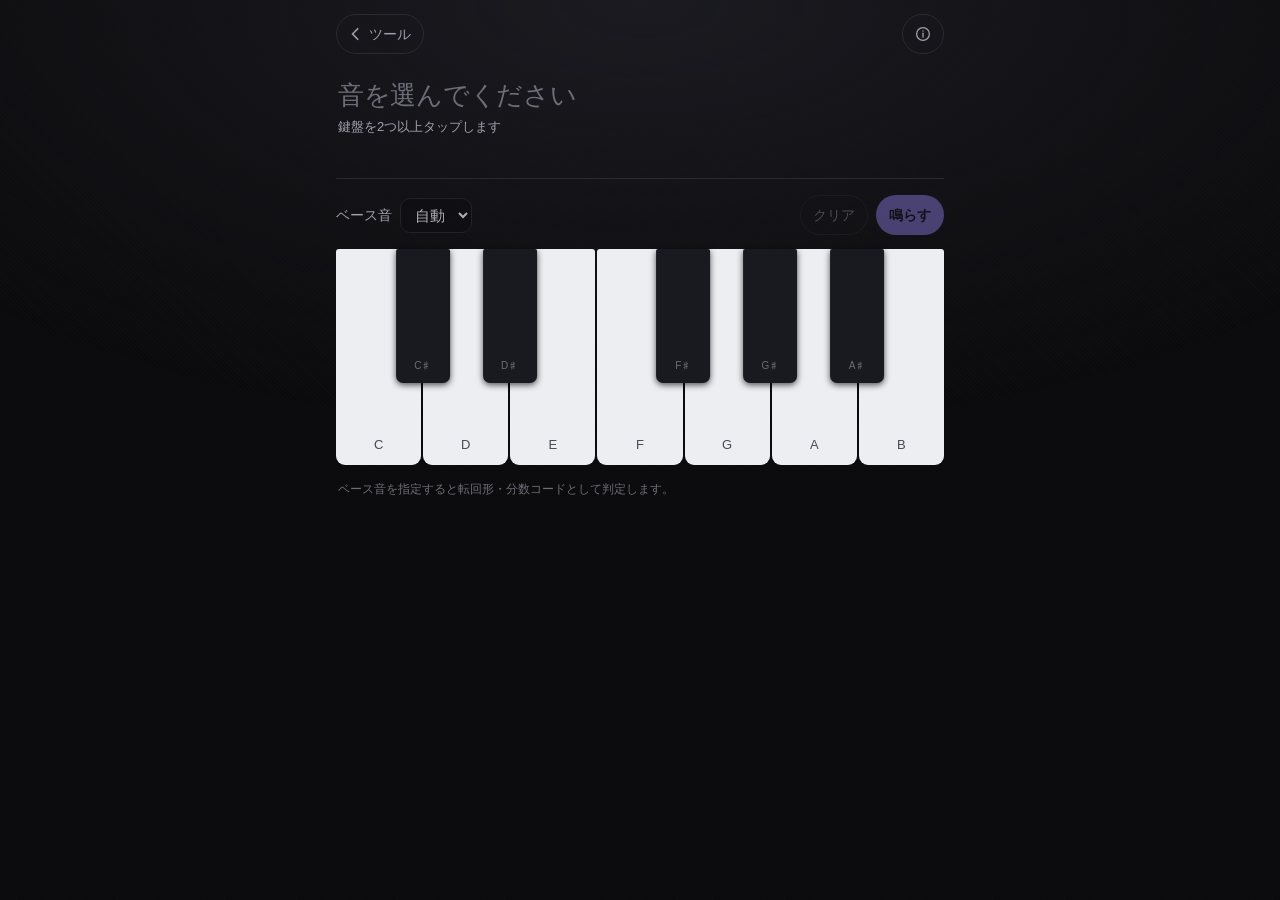
==== tools/chord-finder/index.html @ 66386e0e "コード判定ツールを追加 鍵盤で選んだ音からコード名を判定するツール。  - shared/js/chords.js: 40種類のコード辞書と集合照合による判定。   完全一致が無いときだけ5度省略形と" ====
<!doctype html>
<html lang="ja">
  <head>
    <meta charset="utf-8" />
    <meta name="viewport" content="width=device-width, initial-scale=1, viewport-fit=cover" />
    <title>コード判定 | music tool bundle</title>
    <meta name="description" content="鍵盤で選んだ音からコード名を判定します。" />
    <meta name="theme-color" content="#0b0b0d" />
    <meta name="mobile-web-app-capable" content="yes" />
    <meta name="apple-mobile-web-app-status-bar-style" content="black-translucent" />
    <link rel="icon" href="../../assets/favicon.svg" type="image/svg+xml" />
    <link rel="manifest" href="../../manifest.webmanifest" />
    <link rel="stylesheet" href="../../shared/css/base.css" />
    <link rel="stylesheet" href="./chord-finder.css" />
  </head>
  <body>
    <main class="shell">
      <header class="topbar">
        <a class="icon-button" href="../../" aria-label="ツール一覧へ戻る">
          <svg width="14" height="14" viewBox="0 0 16 16" fill="none" stroke="currentColor"
               stroke-width="2" stroke-linecap="round" stroke-linejoin="round" aria-hidden="true">
            <path d="M10 2 4 8l6 6" />
          </svg>
          ツール
        </a>
        <span class="topbar__spacer"></span>
        <button class="icon-button" id="info-button" type="button" aria-label="使い方">
          <svg width="16" height="16" viewBox="0 0 20 20" fill="none" stroke="currentColor"
               stroke-width="1.6" aria-hidden="true">
            <circle cx="10" cy="10" r="8" />
            <path d="M10 9v5" stroke-linecap="round" />
            <circle cx="10" cy="6.2" r="0.9" fill="currentColor" stroke="none" />
          </svg>
        </button>
      </header>

      <section class="result" aria-live="polite">
        <p class="result__name" id="chord-name">音を選んでください</p>
        <p class="result__note" id="chord-note">鍵盤を2つ以上タップします</p>
        <ul class="tones" id="tones"></ul>
      </section>

      <section class="alts" hidden id="alts-section">
        <p class="alts__label">ほかの解釈</p>
        <div class="alts__row" id="alts"></div>
      </section>

      <div class="actions">
        <label class="field__label" for="bass">ベース音</label>
        <select class="select" id="bass"></select>
        <span class="actions__spacer"></span>
        <button class="icon-button" id="clear" type="button">クリア</button>
        <button class="icon-button icon-button--accent" id="play" type="button">鳴らす</button>
      </div>

      <div class="keyboard" id="keyboard"></div>

      <p class="hint" id="hint">同じ音の集合に複数の名前がつくときは、ベース音を指定すると絞り込めます。</p>
    </main>

    <dialog id="info-dialog">
      <h2>使い方</h2>
      <ul>
        <li>鍵盤をタップして音を選ぶと、その和音の名前を判定します。もう一度タップで解除。</li>
        <li>選んだ音には、表示中のコードでの<strong>度数</strong>（R・3・5・♭7 など）が出ます。</li>
        <li>同じ音の集合でも複数の読み方があります（C6 と Am7 は同じ音）。
          「ほかの解釈」をタップすると、そちらの度数に切り替わります。</li>
        <li><strong>ベース音</strong>を指定すると転回形や分数コード（C/E など）として判定します。</li>
        <li><strong>鳴らす</strong>で和音を確認できます。</li>
      </ul>
      <h2>この画面について</h2>
      <p>
        コード名はオクターブの積み方では変わらず、「どの音名が含まれるか」と
        「ベースが何か」だけで決まります。そこで鍵盤は1オクターブだけにして、
        縦画面でも白鍵が指で押せる幅を確保しています。転回形はベース音の指定で表します。
      </p>
      <p>
        完全に一致するコードが無いときは、5度を省いた形として解釈できるものを探します
        （「5th省略」と表示）。
      </p>
      <button class="icon-button" id="info-close" type="button" autofocus>閉じる</button>
    </dialog>

    <script type="module" src="./chord-finder.js"></script>
  </body>
</html>
---- shared/css/base.css ----
/* =========================================================================
   music_tool_bundle 共通スタイル
   デザイントークン + リセット + 画面シェル + フォームパーツ
   ========================================================================= */

:root {
  --bg: #0b0b0d;
  --bg-elev: #141418;
  --panel: #17171c;
  --line: #2a2a32;
  --text: #f4f4f7;
  --text-dim: #a0a0ac;
  --text-faint: #6d6d78;
  --accent: #3ddc6b;
  --track: #3a3a44;
  --thumb: #ffffff;
  --danger: #ff5a5a;

  --radius: 14px;
  --thumb-size: 30px;
  --shell-max: 640px;

  --font: -apple-system, BlinkMacSystemFont, 'Hiragino Sans', 'Noto Sans JP', 'Segoe UI',
    Roboto, sans-serif;
  --font-num: 'Helvetica Neue', Helvetica, Arial, sans-serif;

  color-scheme: dark;
}

*,
*::before,
*::after {
  box-sizing: border-box;
}

html,
body {
  margin: 0;
  padding: 0;
}

html {
  -webkit-text-size-adjust: 100%;
}

body {
  min-height: 100dvh;
  background: var(--bg);
  color: var(--text);
  font-family: var(--font);
  line-height: 1.6;
  overscroll-behavior-y: contain;
  -webkit-tap-highlight-color: transparent;
}

/* テクスチャ（元アプリの布目風背景の代わり）*/
body::before {
  content: '';
  position: fixed;
  inset: 0;
  pointer-events: none;
  z-index: -1;
  background:
    radial-gradient(120% 80% at 50% 0%, #1b1b21 0%, transparent 60%),
    repeating-linear-gradient(45deg, #ffffff03 0 1px, transparent 1px 3px);
}

h1,
h2,
h3 {
  line-height: 1.25;
  margin: 0;
  font-weight: 600;
}

a {
  color: inherit;
}

button {
  font: inherit;
  color: inherit;
}

/* ---------- 画面シェル ---------- */

.shell {
  width: 100%;
  max-width: var(--shell-max);
  margin: 0 auto;
  padding: max(12px, env(safe-area-inset-top)) 16px
    calc(24px + env(safe-area-inset-bottom));
}

.topbar {
  display: flex;
  align-items: center;
  gap: 12px;
  min-height: 44px;
}

.topbar__title {
  font-size: 15px;
  font-weight: 600;
  letter-spacing: 0.04em;
  color: var(--text-dim);
}

.topbar__spacer {
  flex: 1;
}

.icon-button {
  display: inline-flex;
  align-items: center;
  justify-content: center;
  gap: 6px;
  min-width: 40px;
  height: 40px;
  padding: 0 12px;
  border: 1px solid var(--line);
  border-radius: 999px;
  background: transparent;
  color: var(--text-dim);
  font-size: 14px;
  text-decoration: none;
  cursor: pointer;
  transition: color 0.15s, border-color 0.15s, background 0.15s;
}

.icon-button:hover {
  color: var(--text);
  border-color: #3d3d48;
}

.icon-button--accent {
  border-color: transparent;
  background: var(--accent);
  color: #14121c;
  font-weight: 600;
}

.icon-button--accent:hover {
  border-color: transparent;
  color: #14121c;
  filter: brightness(1.08);
}

.icon-button:disabled {
  opacity: 0.4;
  cursor: default;
}

.icon-button:focus-visible,
a:focus-visible,
button:focus-visible,
input:focus-visible {
  outline: 2px solid var(--accent);
  outline-offset: 2px;
}

/* ---------- スライダー ---------- */

.control {
  display: grid;
  grid-template-columns: minmax(72px, auto) 1fr;
  align-items: center;
  column-gap: 14px;
  padding: 6px 0;
}

.control--stacked {
  grid-template-columns: 1fr;
  row-gap: 2px;
}

.control__label {
  font-size: clamp(15px, 4.2vw, 19px);
  font-weight: 600;
  letter-spacing: 0.06em;
  color: var(--text);
}

.control__label--small {
  font-size: clamp(13px, 3.6vw, 16px);
  color: var(--text-dim);
}

.control__body {
  min-width: 0;
}

.control[data-disabled='true'] {
  opacity: 0.4;
}

.slider {
  --fill: 50%;
  width: 100%;
  margin: 0;
  height: var(--thumb-size);
  background: transparent;
  appearance: none;
  -webkit-appearance: none;
  cursor: pointer;
  touch-action: pan-y;
}

.slider::-webkit-slider-runnable-track {
  height: 12px;
  border-radius: 999px;
  background: linear-gradient(
    to right,
    var(--accent) 0 var(--fill),
    var(--track) var(--fill) 100%
  );
}

.slider::-webkit-slider-thumb {
  -webkit-appearance: none;
  width: var(--thumb-size);
  height: var(--thumb-size);
  margin-top: -9px;
  border-radius: 999px;
  background: var(--thumb);
  box-shadow: 0 1px 4px #0008;
}

.slider::-moz-range-track {
  height: 12px;
  border-radius: 999px;
  background: linear-gradient(
    to right,
    var(--accent) 0 var(--fill),
    var(--track) var(--fill) 100%
  );
}

.slider::-moz-range-thumb {
  width: var(--thumb-size);
  height: var(--thumb-size);
  border: none;
  border-radius: 999px;
  background: var(--thumb);
  box-shadow: 0 1px 4px #0008;
}

.slider:disabled {
  cursor: default;
}

/* 目盛り。--pos (0..1) を親から渡し、つまみ幅ぶんを差し引いて配置する */
.ticks {
  position: relative;
  height: 18px;
  font-family: var(--font-num);
  font-size: clamp(11px, 3vw, 14px);
  color: var(--text-dim);
  user-select: none;
}

.ticks__item {
  position: absolute;
  top: 0;
  left: calc(
    var(--thumb-size) / 2 + var(--pos) * (100% - var(--thumb-size))
  );
  transform: translateX(-50%);
  white-space: nowrap;
}

/* ---------- パネル・フォーム部品 ---------- */

.panel {
  padding: 14px 16px;
  border: 1px solid var(--line);
  border-radius: var(--radius);
  background: var(--bg-elev);
}

.field {
  display: flex;
  align-items: center;
  justify-content: space-between;
  gap: 12px;
  min-height: 40px;
}

.field__label {
  font-size: 14px;
  color: var(--text-dim);
  white-space: nowrap;
}

/* セグメント切り替え（ラジオ相当） */
.segmented {
  display: inline-flex;
  padding: 3px;
  border: 1px solid var(--line);
  border-radius: 999px;
  background: #0f0f13;
}

.segmented button {
  padding: 6px 13px;
  border: 0;
  border-radius: 999px;
  background: transparent;
  color: var(--text-faint);
  font-size: 14px;
  font-variant-numeric: tabular-nums;
  cursor: pointer;
  transition: background 0.15s, color 0.15s;
}

.segmented button[aria-checked='true'] {
  background: color-mix(in srgb, var(--accent) 24%, transparent);
  color: var(--text);
}

/* 数値・選択入力 */
.select {
  padding: 7px 10px;
  border: 1px solid var(--line);
  border-radius: 10px;
  background: #0f0f13;
  color: var(--text);
  font: inherit;
  font-size: 15px;
  font-variant-numeric: tabular-nums;
  cursor: pointer;
}

.number {
  width: 68px;
  padding: 7px 10px;
  border: 1px solid var(--line);
  border-radius: 10px;
  background: #0f0f13;
  color: var(--text);
  font: inherit;
  font-size: 15px;
  font-variant-numeric: tabular-nums;
  text-align: right;
}

/* トグルスイッチ */
.switch {
  position: relative;
  flex: none;
  width: 46px;
  height: 27px;
  margin: 0;
  border-radius: 999px;
  background: var(--track);
  appearance: none;
  -webkit-appearance: none;
  cursor: pointer;
  transition: background 0.18s;
}

.switch::after {
  content: '';
  position: absolute;
  top: 3px;
  left: 3px;
  width: 21px;
  height: 21px;
  border-radius: 999px;
  background: #fff;
  transition: transform 0.18s;
}

.switch:checked {
  background: var(--accent);
}

.switch:checked::after {
  transform: translateX(19px);
}

/* ---------- ダイアログ ---------- */

dialog {
  width: min(440px, calc(100vw - 32px));
  padding: 22px;
  border: 1px solid var(--line);
  border-radius: var(--radius);
  background: var(--panel);
  color: var(--text);
}

dialog::backdrop {
  background: #000000b8;
}

dialog h2 {
  font-size: 17px;
  margin-bottom: 10px;
}

dialog p,
dialog li {
  font-size: 14px;
  color: var(--text-dim);
}

dialog ul {
  margin: 0 0 14px;
  padding-left: 1.2em;
}

.visually-hidden {
  position: absolute;
  width: 1px;
  height: 1px;
  margin: -1px;
  padding: 0;
  overflow: hidden;
  clip-path: inset(50%);
  white-space: nowrap;
}

@media (prefers-reduced-motion: reduce) {
  *,
  *::before,
  *::after {
    animation-duration: 0.001ms !important;
    animation-iteration-count: 1 !important;
    transition-duration: 0.001ms !important;
  }
}
---- tools/chord-finder/chord-finder.css ----
/* コード判定ツール固有のスタイル。音叉（青緑）・メトロノーム（琥珀）と分けて紫にする。 */

:root {
  --accent: #9d8bff;
  --key-white: #eceef2;
  --key-black: #191920;
  --key-ink: #16121f;
}

/* ---------- 判定結果 ---------- */

.result {
  padding: 26px 2px 4px;
}

.result__name {
  margin: 0;
  font-family: var(--font-num);
  font-size: clamp(38px, 12.5vw, 64px);
  font-weight: 300;
  line-height: 1.05;
  letter-spacing: -0.01em;
  color: var(--text);
  overflow-wrap: anywhere;
}

.result__name[data-empty='true'] {
  font-size: clamp(19px, 5.6vw, 26px);
  color: var(--text-faint);
}

.result__note {
  margin: 8px 0 0;
  font-size: 13px;
  color: var(--text-dim);
}

/* 構成音（度数つき） */

.tones {
  display: flex;
  flex-wrap: wrap;
  gap: 6px;
  margin: 16px 0 0;
  padding: 0;
  list-style: none;
}

.tone {
  display: grid;
  justify-items: center;
  gap: 1px;
  min-width: 46px;
  padding: 5px 8px 6px;
  border: 1px solid var(--line);
  border-radius: 11px;
  background: var(--bg-elev);
}

.tone[data-bass='true'] {
  border-color: color-mix(in srgb, var(--accent) 60%, transparent);
  background: color-mix(in srgb, var(--accent) 14%, transparent);
}

.tone__degree {
  font-size: 10px;
  letter-spacing: 0.04em;
  color: var(--accent);
}

.tone__name {
  font-family: var(--font-num);
  font-size: 17px;
  color: var(--text);
}

/* ---------- ほかの解釈 ---------- */

.alts {
  margin-top: 16px;
}

.alts__label {
  margin: 0 0 6px;
  font-size: 12px;
  color: var(--text-faint);
}

.alts__row {
  display: flex;
  flex-wrap: wrap;
  gap: 6px;
}

.alt {
  padding: 6px 12px;
  border: 1px solid var(--line);
  border-radius: 999px;
  background: transparent;
  color: var(--text-dim);
  font-family: var(--font-num);
  font-size: 14px;
  cursor: pointer;
  transition: color 0.12s, border-color 0.12s, background 0.12s;
}

.alt[aria-current='true'] {
  border-color: color-mix(in srgb, var(--accent) 55%, transparent);
  background: color-mix(in srgb, var(--accent) 14%, transparent);
  color: var(--text);
}

/* ---------- 操作列 ---------- */

.actions {
  display: flex;
  align-items: center;
  gap: 8px;
  margin: 20px 0 0;
  padding-top: 16px;
  border-top: 1px solid var(--line);
}

.actions__spacer {
  flex: 1;
}

/* ---------- 鍵盤 ---------- */

.keyboard {
  position: relative;
  display: flex;
  gap: 2px;
  height: clamp(170px, 24dvh, 220px);
  margin-top: 14px;
  touch-action: manipulation;
}

.key {
  position: relative;
  display: grid;
  align-content: end;
  justify-items: center;
  gap: 3px;
  padding-bottom: 9px;
  border: 0;
  cursor: pointer;
  transition: background 0.1s;
}

.key--white {
  flex: 1;
  min-width: 0;
  border-radius: 3px 3px 9px 9px;
  background: var(--key-white);
  color: #4a4a55;
}

.key--black {
  position: absolute;
  top: 0;
  z-index: 2;
  width: calc(100% / 7 * 0.62);
  height: 62%;
  transform: translateX(-50%);
  border-radius: 2px 2px 7px 7px;
  background: var(--key-black);
  color: var(--text-faint);
  box-shadow: 0 2px 6px #000a;
}

.key[data-on='true'] {
  background: var(--accent);
  color: var(--key-ink);
}

.key--black[data-on='true'] {
  background: color-mix(in srgb, var(--accent) 82%, #000);
  color: var(--key-ink);
}

/* ベース音は下端の帯で示す */
.key[data-bass='true']::after {
  content: '';
  position: absolute;
  bottom: 5px;
  width: 40%;
  height: 3px;
  border-radius: 999px;
  background: var(--key-ink);
}

.key__degree {
  min-height: 12px;
  font-size: 11px;
  font-weight: 700;
  letter-spacing: 0.02em;
}

.key__name {
  font-family: var(--font-num);
  font-size: clamp(10px, 3vw, 13px);
}

.key--black .key__name {
  font-size: 10px;
}

.key:focus-visible {
  outline: 2px solid var(--accent);
  outline-offset: -3px;
}

.hint {
  margin: 14px 2px 0;
  font-size: 12px;
  line-height: 1.7;
  color: var(--text-faint);
}
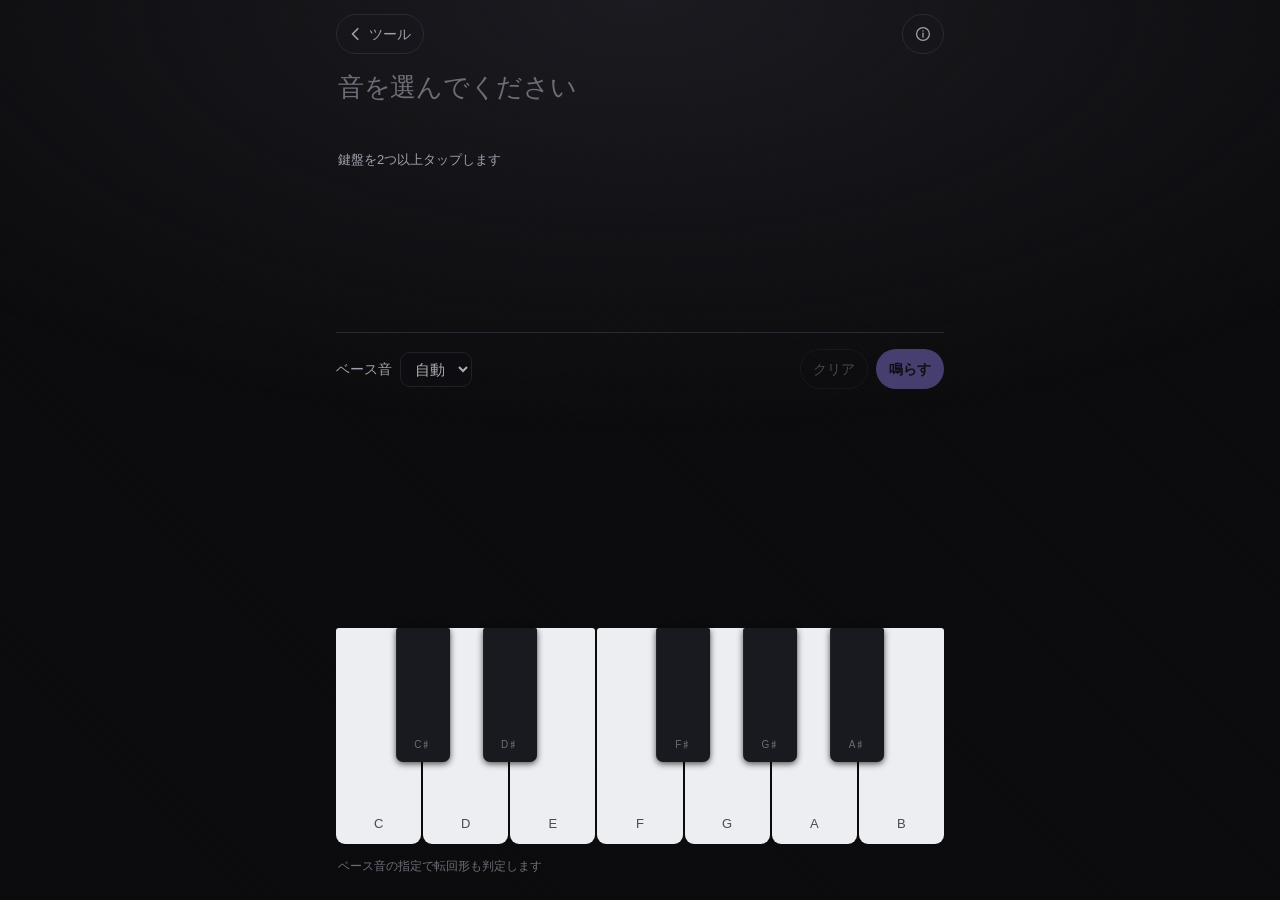
==== commit ea09e132: "コード判定：選択状態が変わっても鍵盤が動かないようにする 音を選ぶと結果表示が伸びる（案内文 → 64pxのコード名＋構成音チップ＋ 候補行）ため、鍵盤が最大170px下へずれていた。連続してタップす" ====
--- a/tools/chord-finder/index.html
+++ b/tools/chord-finder/index.html
@@ -40,7 +40,7 @@
         <ul class="tones" id="tones"></ul>
       </section>
 
-      <section class="alts" hidden id="alts-section">
+      <section class="alts" data-visible="false" id="alts-section">
         <p class="alts__label">ほかの解釈</p>
         <div class="alts__row" id="alts"></div>
       </section>
@@ -55,7 +55,7 @@
 
       <div class="keyboard" id="keyboard"></div>
 
-      <p class="hint" id="hint">同じ音の集合に複数の名前がつくときは、ベース音を指定すると絞り込めます。</p>
+      <p class="hint" id="hint">ベース音の指定で転回形も判定します</p>
     </main>
 
     <dialog id="info-dialog">
--- a/tools/chord-finder/chord-finder.css
+++ b/tools/chord-finder/chord-finder.css
@@ -7,14 +7,26 @@
   --key-ink: #16121f;
 }
 
+/* 鍵盤を画面下端に固定する。上の表示が伸び縮みしても鍵盤を動かさない */
+.shell {
+  display: flex;
+  flex-direction: column;
+  min-height: 100dvh;
+}
+
 /* ---------- 判定結果 ---------- */
 
 .result {
-  padding: 26px 2px 4px;
-}
-
+  padding: 18px 2px 4px;
+}
+
+/*
+ * 選択の有無で文字量が変わっても鍵盤の位置がずれないよう、
+ * 可変になる箇所はあらかじめ高さを確保しておく。
+ */
 .result__name {
   margin: 0;
+  min-height: clamp(40px, 13.2vw, 68px);
   font-family: var(--font-num);
   font-size: clamp(38px, 12.5vw, 64px);
   font-weight: 300;
@@ -29,27 +41,42 @@
   color: var(--text-faint);
 }
 
+/* 文言が入れ替わっても高さが変わらないよう1行ぶんを確保する
+   （どの文言も 320px 幅で1行に収まる長さにしてある） */
 .result__note {
   margin: 8px 0 0;
+  min-height: 1.7em;
   font-size: 13px;
   color: var(--text-dim);
 }
 
 /* 構成音（度数つき） */
 
+/* 音数が増えても折り返して高さが変わらないよう、1行に固定して横スクロールさせる */
 .tones {
   display: flex;
-  flex-wrap: wrap;
+  flex-wrap: nowrap;
   gap: 6px;
-  margin: 16px 0 0;
+  height: 54px;
+  margin: 10px 0 0;
   padding: 0;
+  overflow-x: auto;
+  overscroll-behavior-x: contain;
   list-style: none;
+  scrollbar-width: none;
+}
+
+.tones::-webkit-scrollbar,
+.alts__row::-webkit-scrollbar {
+  display: none;
 }
 
 .tone {
   display: grid;
+  align-content: center;
   justify-items: center;
   gap: 1px;
+  flex: none;
   min-width: 46px;
   padding: 5px 8px 6px;
   border: 1px solid var(--line);
@@ -76,8 +103,13 @@
 
 /* ---------- ほかの解釈 ---------- */
 
+/* 候補が無いときも場所だけ空けておく（鍵盤を動かさないため） */
 .alts {
-  margin-top: 16px;
+  margin-top: 12px;
+}
+
+.alts[data-visible='false'] {
+  visibility: hidden;
 }
 
 .alts__label {
@@ -86,13 +118,20 @@
   color: var(--text-faint);
 }
 
+/* 候補が0件でも高さを保つ（visibility だけでは中身が空で潰れてしまう） */
 .alts__row {
   display: flex;
-  flex-wrap: wrap;
+  align-items: center;
+  flex-wrap: nowrap;
   gap: 6px;
+  height: 37px;
+  overflow-x: auto;
+  overscroll-behavior-x: contain;
+  scrollbar-width: none;
 }
 
 .alt {
+  flex: none;
   padding: 6px 12px;
   border: 1px solid var(--line);
   border-radius: 999px;
@@ -116,7 +155,7 @@
   display: flex;
   align-items: center;
   gap: 8px;
-  margin: 20px 0 0;
+  margin: 18px 0 14px;
   padding-top: 16px;
   border-top: 1px solid var(--line);
 }
@@ -127,12 +166,14 @@
 
 /* ---------- 鍵盤 ---------- */
 
+/* margin-top: auto で下端に寄せる。画面が高いときは余白が上に集まる */
 .keyboard {
   position: relative;
   display: flex;
+  flex: none;
   gap: 2px;
   height: clamp(170px, 24dvh, 220px);
-  margin-top: 14px;
+  margin-top: auto;
   touch-action: manipulation;
 }
 
@@ -211,8 +252,10 @@
   outline-offset: -3px;
 }
 
+/* 文言の長さで鍵盤が動かないよう1行ぶん確保する */
 .hint {
-  margin: 14px 2px 0;
+  margin: 12px 2px 0;
+  min-height: 1.7em;
   font-size: 12px;
   line-height: 1.7;
   color: var(--text-faint);
